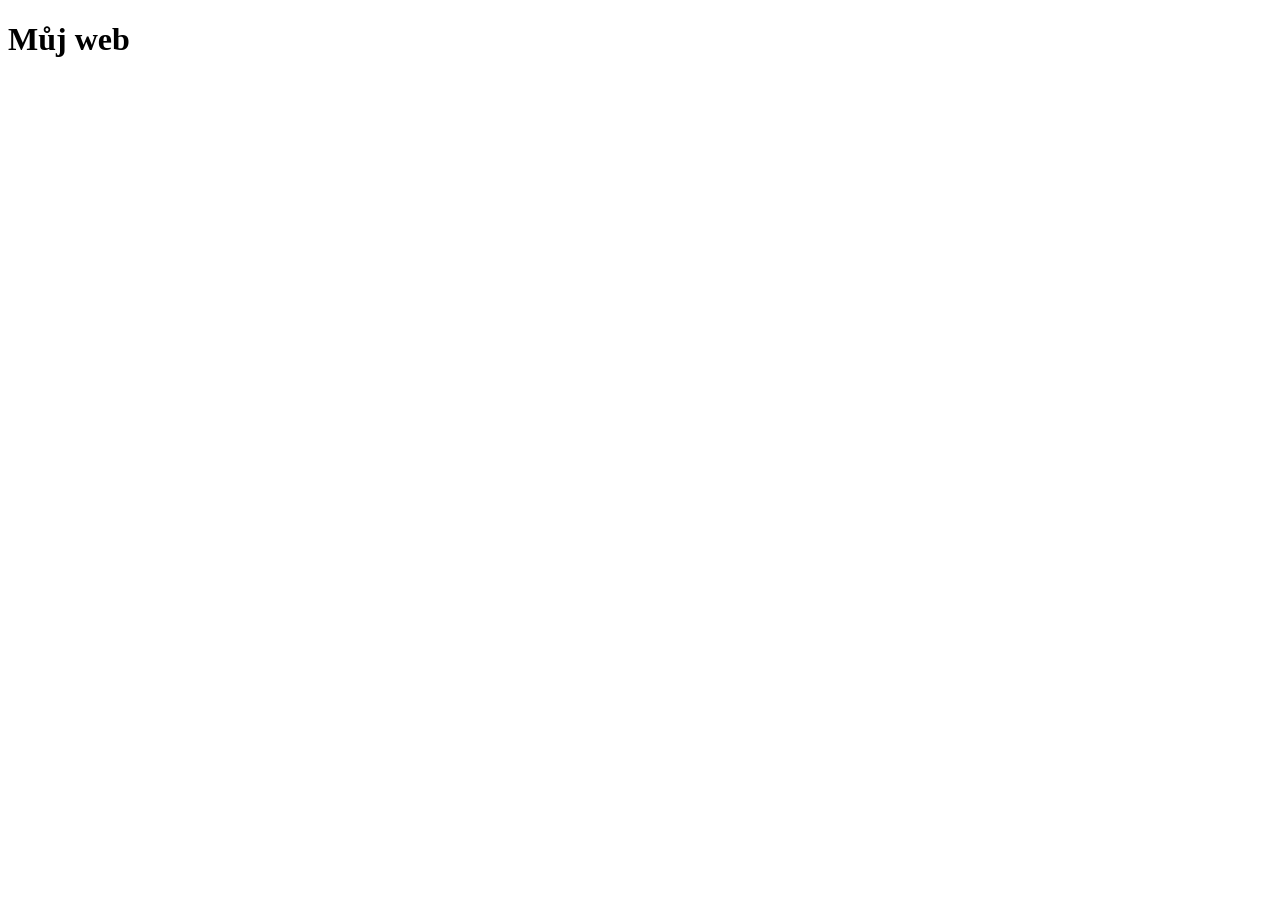
==== index.html @ 5dca93bc "Add initial HTML structure for the website" ====
<!DOCTYPE html>
<html lang="cs">
<head>
  <meta charset="UTF-8">
  <title>Můj web</title>
  <link rel="stylesheet" href="style.css">
</head>
<body>
  <h1>Můj web</h1>
  <div id="items"></div>

  <script src="app.js"></script>
</body>
</html>
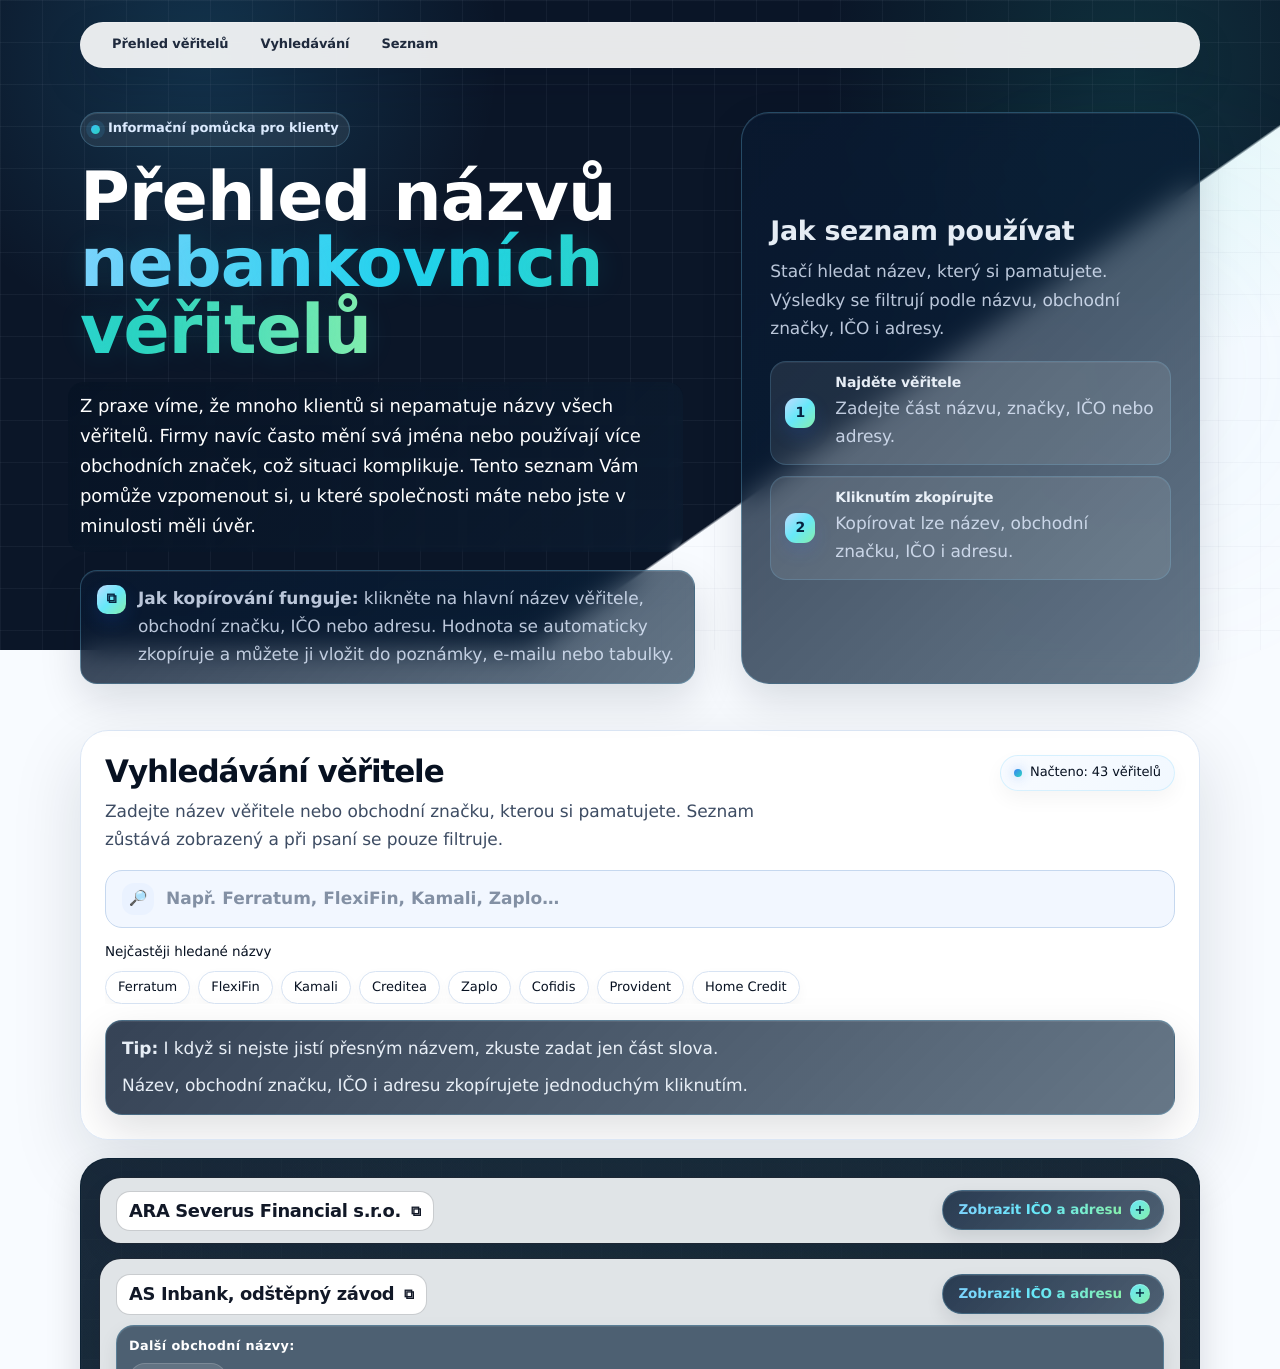
==== commit 24af0872: "Add files via upload" ====
--- a/index.html
+++ b/index.html
@@ -2,13 +2,11 @@
 <html lang="cs">
 <head>
   <meta charset="UTF-8">
-  <title>Můj web</title>
-  <link rel="stylesheet" href="style.css">
+  <meta name="viewport" content="width=device-width, initial-scale=1.0">
+  <title>Přesměrování</title>
+  <meta http-equiv="refresh" content="0; url=veritele/informacnipomucka/">
 </head>
 <body>
-  <h1>Můj web</h1>
-  <div id="items"></div>
-
-  <script src="app.js"></script>
+  <p>Pokračujte na <a href="veritele/informacnipomucka/">informační pomůcku věřitelů</a>.</p>
 </body>
 </html>
